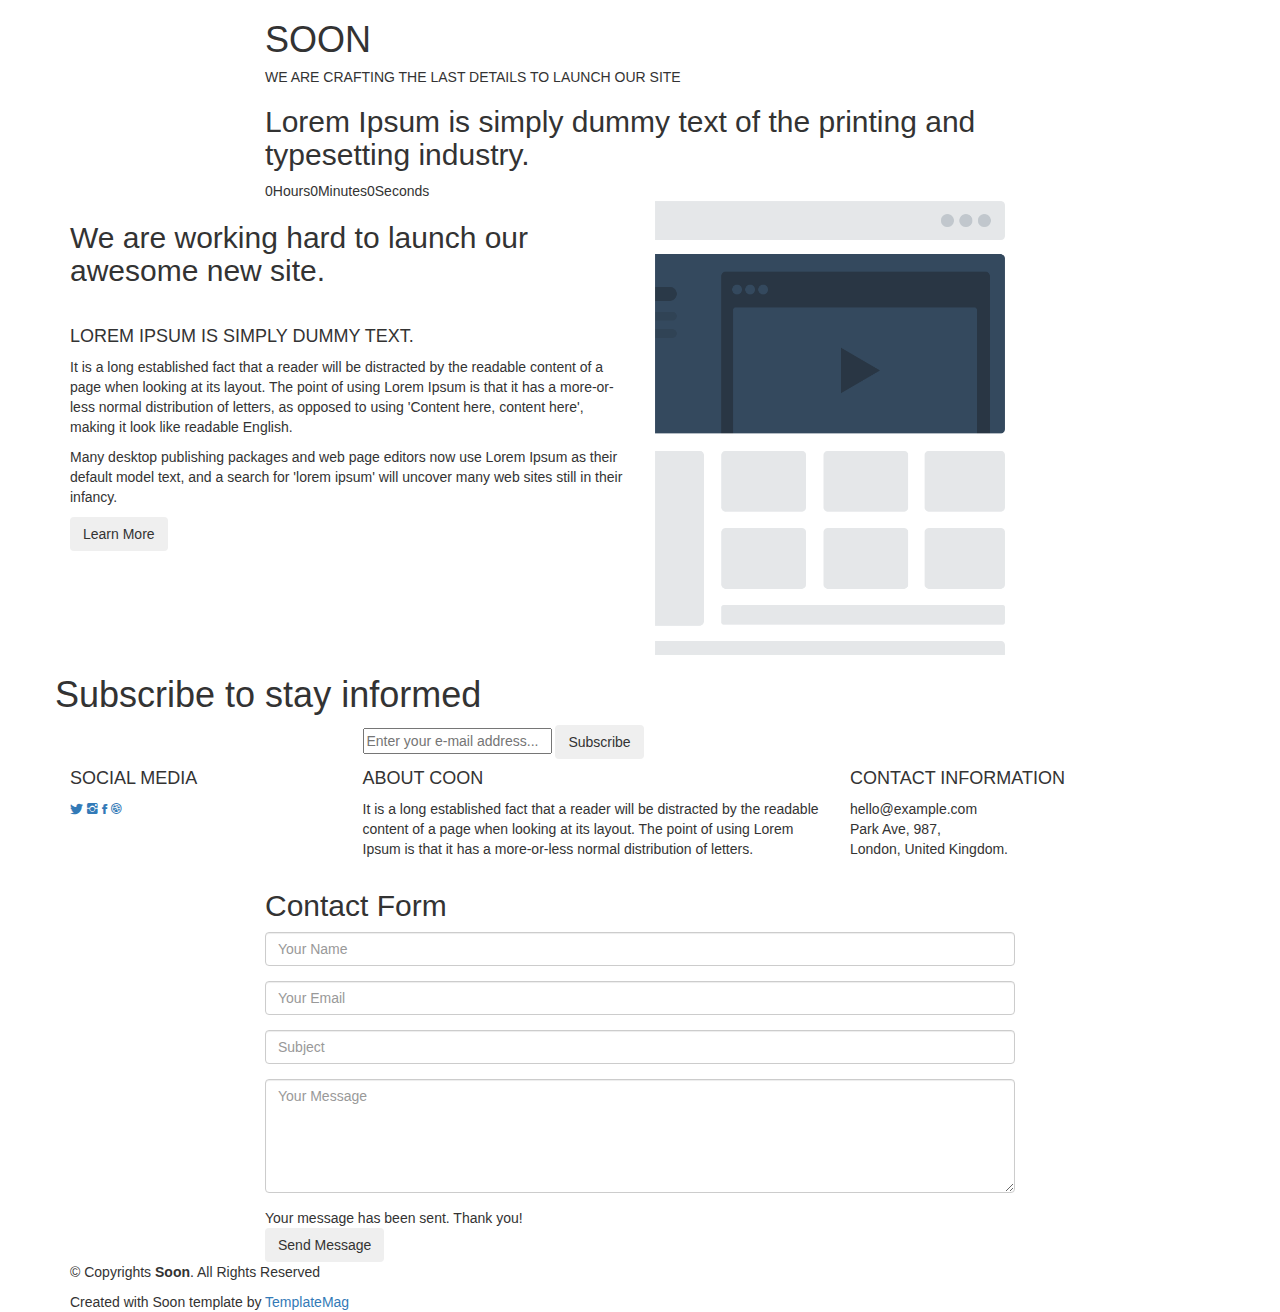
==== Rhancoiseトップページ/index.html @ d643194c "Add files via upload" ====
<!DOCTYPE html>
<html lang="en">
<head>
  <meta charset="utf-8">
  <title>Soon - Website Under Construction Template</title>
  <meta content="width=device-width, initial-scale=1.0" name="viewport">
  <meta content="" name="keywords">
  <meta content="" name="description">

  <!-- Favicons -->
  <link href="img/favicon.png" rel="icon">
  <link href="img/apple-touch-icon.png" rel="apple-touch-icon">

  <!-- Google Fonts -->
  <link href="https://fonts.googleapis.com/css?family=Lato:300,400,700,900" rel="stylesheet">

  <!-- Bootstrap CSS File -->
  <link href="lib/bootstrap/css/bootstrap.min.css" rel="stylesheet">

  <!-- Libraries CSS Files -->
  <link href="lib/ionicons/css/ionicons.min.css" rel="stylesheet">

  <!-- Main Stylesheet File -->
  <link href="css/style.css" rel="stylesheet">

  <!-- =======================================================
    Template Name: Soon
    Template URL: https://templatemag.com/soon-website-under-construction-template/
    Author: TemplateMag.com
    License: https://templatemag.com/license/
  ======================================================= -->
</head>

<body>

  <div id="h">
    <div class="container">
      <div class="row">
        <div class="col-md-8 col-md-offset-2">
          <h1>SOON</h1>
          <h5>WE ARE CRAFTING THE LAST DETAILS TO LAUNCH OUR SITE</h5>
          <h2>Lorem Ipsum is simply dummy text of the printing and typesetting industry.</h2>
          <div class="countdown-header">
            <div class="countdown" data-date="2018/11/15"></div>
          </div>
        </div>
      </div>
      <!--/row-->
    </div>
    <!--/container-->
  </div>
  <!--/H-->

  <div class="container ptb">
    <div class="row">
      <div class="col-md-6">
        <h2>We are working hard to launch our awesome new site.</h2>
        <BR/>
        <h4>LOREM IPSUM IS SIMPLY DUMMY TEXT.</h4>

        <p>It is a long established fact that a reader will be distracted by the readable content of a page when looking at its layout. The point of using Lorem Ipsum is that it has a more-or-less normal distribution of letters, as opposed to using 'Content
          here, content here', making it look like readable English.</p>
        <p>Many desktop publishing packages and web page editors now use Lorem Ipsum as their default model text, and a search for 'lorem ipsum' will uncover many web sites still in their infancy.</p>
        <p><button class="btn btn-conf btn-blue">Learn More</button></p>
      </div>
      <!--/col-md-6-->
      <div class="col-md-6">
        <img src="img/browser.png" class="aligncenter" width="350">
      </div>
      <!--/col-md-6 -->
    </div>
    <!--/row-->
  </div>
  <!--/container-->

  <div id="g">
    <div class="container">
      <div class="row centered">
        <h1>Subscribe to stay informed</h1>
        <div class="col-md-6 col-md-offset-3">
          <form role="form" action="register.php" method="post" enctype="plain">
            <input type="email" name="email" class="subscribe-input" placeholder="Enter your e-mail address..." required>
            <button class='btn btn-conf btn-blue' type="submit">Subscribe</button>
          </form>
        </div>
      </div>
      <!--/row-->

      <div class="row mt">
        <div class="col-md-3">
          <h4>SOCIAL MEDIA</h4>
          <p>
            <a href="#"><i class="ion-social-twitter"></i></a>
            <a href="#"><i class="ion-social-instagram"></i></a>
            <a href="#"><i class="ion-social-facebook"></i></a>
            <a href="#"><i class="ion-social-dribbble"></i></a>
          </p>
        </div>
        <div class="col-md-5">
          <h4>ABOUT COON</h4>
          <p>It is a long established fact that a reader will be distracted by the readable content of a page when looking at its layout. The point of using Lorem Ipsum is that it has a more-or-less normal distribution of letters.</p>
        </div>
        <div class="col-md-4">
          <h4>CONTACT INFORMATION</h4>
          <p>
            hello@example.com<br/> Park Ave, 987,<br/> London, United Kingdom.
          </p>
        </div>
      </div>
      <!--/row-->
    </div>
    <!--/container-->
  </div>
  <!--/div-->


  <div id="contact">
    <div class="container">
      <div class="row">
        <div class="col-md-8 col-md-offset-2">
          <h2 class="centered">Contact Form</h2>
          <form class="contact-form php-mail-form" role="form" action="contactform/contactform.php" method="POST">

            <div class="form-group">
              <input type="name" name="name" class="form-control" id="contact-name" placeholder="Your Name" data-rule="minlen:4" data-msg="Please enter at least 4 chars" >
              <div class="validate"></div>
            </div>
            <div class="form-group">
              <input type="email" name="email" class="form-control" id="contact-email" placeholder="Your Email" data-rule="email" data-msg="Please enter a valid email">
              <div class="validate"></div>
            </div>
            <div class="form-group">
              <input type="text" name="subject" class="form-control" id="contact-subject" placeholder="Subject" data-rule="minlen:4" data-msg="Please enter at least 8 chars of subject">
              <div class="validate"></div>
            </div>

            <div class="form-group">
              <textarea class="form-control" name="message" id="contact-message" placeholder="Your Message" rows="5" data-rule="required" data-msg="Please write something for us"></textarea>
              <div class="validate"></div>
            </div>

            <div class="loading"></div>
            <div class="error-message"></div>
            <div class="sent-message">Your message has been sent. Thank you!</div>

            <div class="form-send">
              <button type="submit" class="btn btn-large">Send Message</button>
            </div>

          </form>

        </div>
      </div>
    </div>
  </div>
  <!-- / contact -->

  <div id="copyrights">
    <div class="container">
      <p>
        &copy; Copyrights <strong>Soon</strong>. All Rights Reserved
      </p>
      <div class="credits">
        <!--
          You are NOT allowed to delete the credit link to TemplateMag with free version.
          You can delete the credit link only if you bought the pro version.
          Buy the pro version with working PHP/AJAX contact form: https://templatemag.com/soon-website-under-construction-template/
          Licensing information: https://templatemag.com/license/
        -->
        Created with Soon template by <a href="https://templatemag.com/">TemplateMag</a>
      </div>
    </div>
  </div>
  <!-- / copyrights -->

  <!-- JavaScript Libraries -->
  <script src="lib/jquery/jquery.min.js"></script>
  <script src="lib/bootstrap/js/bootstrap.min.js"></script>
  <script src="lib/php-mail-form/validate.js"></script>
  <script src="lib/countdown/jquery.plugin.min.js"></script>
  <script src="lib/countdown/jquery.countdown.min.js"></script>

  <!-- Template Main Javascript File -->
  <script src="js/main.js"></script>

</body>
</html>
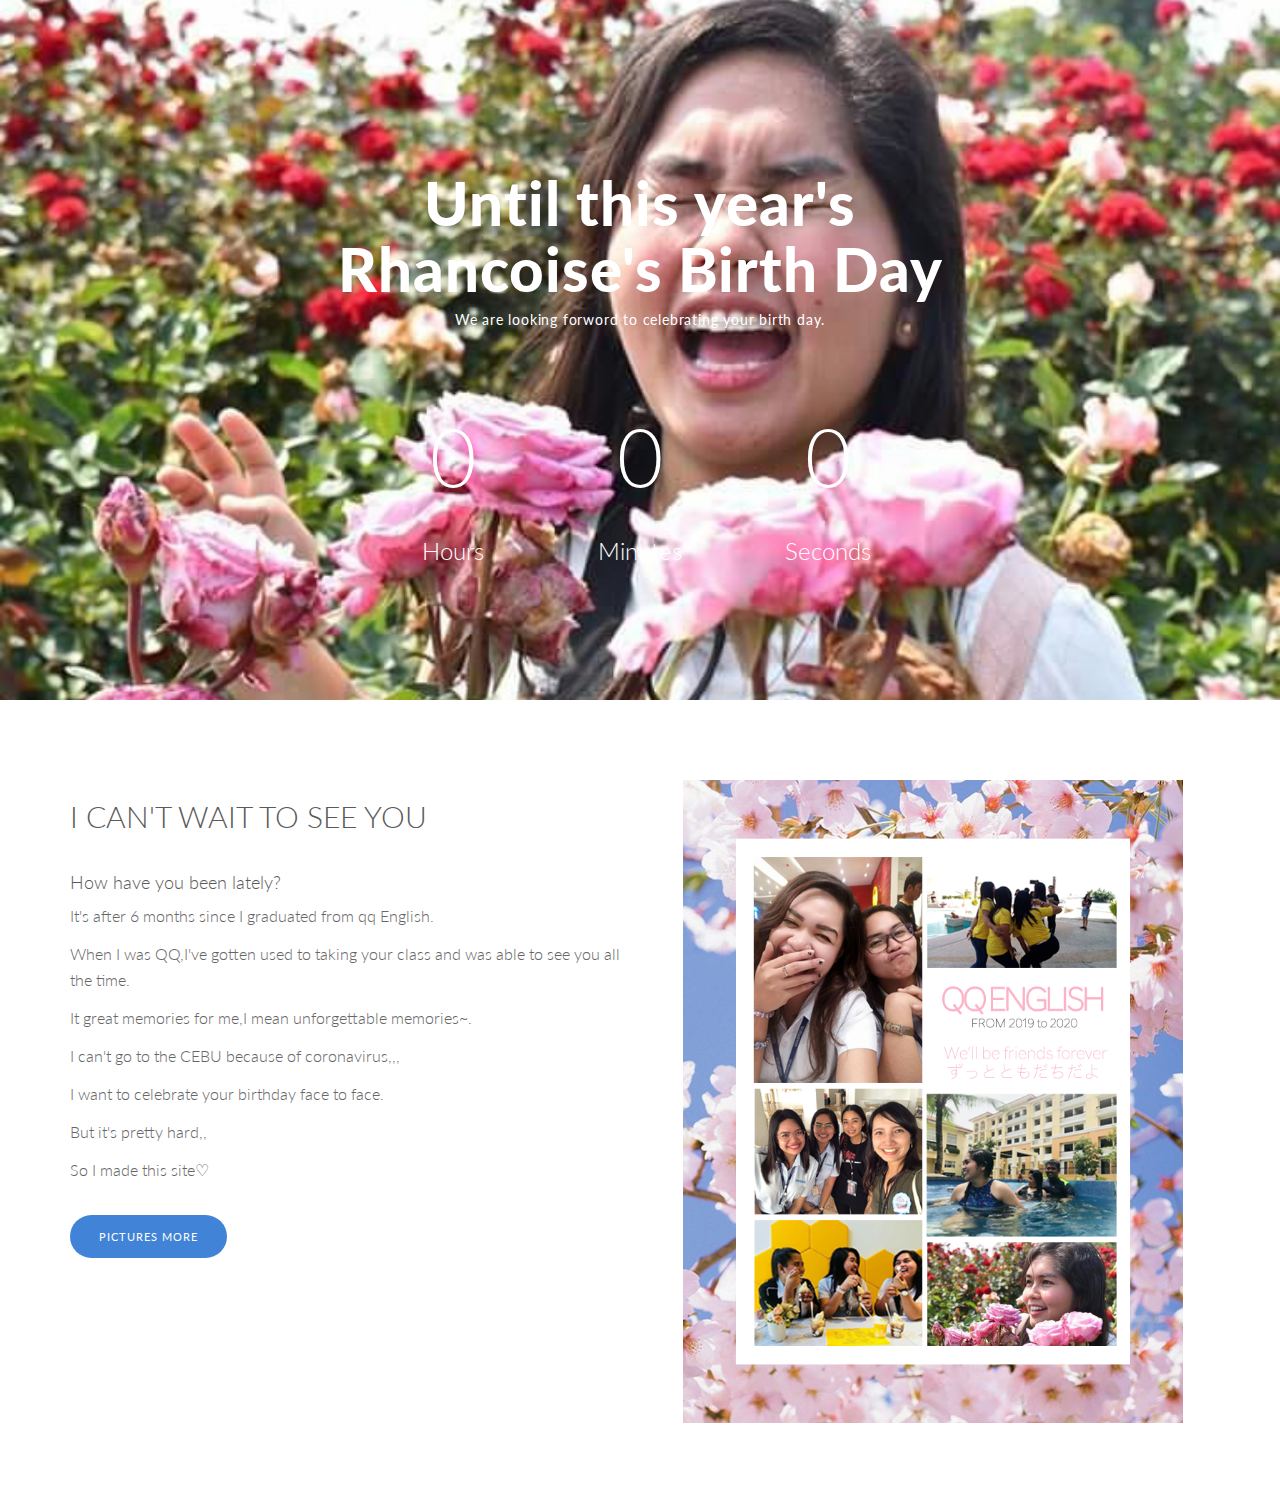
==== commit 5a169a16: "Add files via upload" ====
--- a/Rhancoiseトップページ/index.html
+++ b/Rhancoiseトップページ/index.html
@@ -1,187 +1,94 @@
-<!DOCTYPE html>
-<html lang="en">
-<head>
-  <meta charset="utf-8">
-  <title>Soon - Website Under Construction Template</title>
-  <meta content="width=device-width, initial-scale=1.0" name="viewport">
-  <meta content="" name="keywords">
-  <meta content="" name="description">
-
-  <!-- Favicons -->
-  <link href="img/favicon.png" rel="icon">
-  <link href="img/apple-touch-icon.png" rel="apple-touch-icon">
-
-  <!-- Google Fonts -->
-  <link href="https://fonts.googleapis.com/css?family=Lato:300,400,700,900" rel="stylesheet">
-
-  <!-- Bootstrap CSS File -->
-  <link href="lib/bootstrap/css/bootstrap.min.css" rel="stylesheet">
-
-  <!-- Libraries CSS Files -->
-  <link href="lib/ionicons/css/ionicons.min.css" rel="stylesheet">
-
-  <!-- Main Stylesheet File -->
-  <link href="css/style.css" rel="stylesheet">
-
-  <!-- =======================================================
-    Template Name: Soon
-    Template URL: https://templatemag.com/soon-website-under-construction-template/
-    Author: TemplateMag.com
-    License: https://templatemag.com/license/
-  ======================================================= -->
-</head>
-
-<body>
-
-  <div id="h">
-    <div class="container">
-      <div class="row">
-        <div class="col-md-8 col-md-offset-2">
-          <h1>SOON</h1>
-          <h5>WE ARE CRAFTING THE LAST DETAILS TO LAUNCH OUR SITE</h5>
-          <h2>Lorem Ipsum is simply dummy text of the printing and typesetting industry.</h2>
-          <div class="countdown-header">
-            <div class="countdown" data-date="2018/11/15"></div>
-          </div>
-        </div>
-      </div>
-      <!--/row-->
-    </div>
-    <!--/container-->
-  </div>
-  <!--/H-->
-
-  <div class="container ptb">
-    <div class="row">
-      <div class="col-md-6">
-        <h2>We are working hard to launch our awesome new site.</h2>
-        <BR/>
-        <h4>LOREM IPSUM IS SIMPLY DUMMY TEXT.</h4>
-
-        <p>It is a long established fact that a reader will be distracted by the readable content of a page when looking at its layout. The point of using Lorem Ipsum is that it has a more-or-less normal distribution of letters, as opposed to using 'Content
-          here, content here', making it look like readable English.</p>
-        <p>Many desktop publishing packages and web page editors now use Lorem Ipsum as their default model text, and a search for 'lorem ipsum' will uncover many web sites still in their infancy.</p>
-        <p><button class="btn btn-conf btn-blue">Learn More</button></p>
-      </div>
-      <!--/col-md-6-->
-      <div class="col-md-6">
-        <img src="img/browser.png" class="aligncenter" width="350">
-      </div>
-      <!--/col-md-6 -->
-    </div>
-    <!--/row-->
-  </div>
-  <!--/container-->
-
-  <div id="g">
-    <div class="container">
-      <div class="row centered">
-        <h1>Subscribe to stay informed</h1>
-        <div class="col-md-6 col-md-offset-3">
-          <form role="form" action="register.php" method="post" enctype="plain">
-            <input type="email" name="email" class="subscribe-input" placeholder="Enter your e-mail address..." required>
-            <button class='btn btn-conf btn-blue' type="submit">Subscribe</button>
-          </form>
-        </div>
-      </div>
-      <!--/row-->
-
-      <div class="row mt">
-        <div class="col-md-3">
-          <h4>SOCIAL MEDIA</h4>
-          <p>
-            <a href="#"><i class="ion-social-twitter"></i></a>
-            <a href="#"><i class="ion-social-instagram"></i></a>
-            <a href="#"><i class="ion-social-facebook"></i></a>
-            <a href="#"><i class="ion-social-dribbble"></i></a>
-          </p>
-        </div>
-        <div class="col-md-5">
-          <h4>ABOUT COON</h4>
-          <p>It is a long established fact that a reader will be distracted by the readable content of a page when looking at its layout. The point of using Lorem Ipsum is that it has a more-or-less normal distribution of letters.</p>
-        </div>
-        <div class="col-md-4">
-          <h4>CONTACT INFORMATION</h4>
-          <p>
-            hello@example.com<br/> Park Ave, 987,<br/> London, United Kingdom.
-          </p>
-        </div>
-      </div>
-      <!--/row-->
-    </div>
-    <!--/container-->
-  </div>
-  <!--/div-->
-
-
-  <div id="contact">
-    <div class="container">
-      <div class="row">
-        <div class="col-md-8 col-md-offset-2">
-          <h2 class="centered">Contact Form</h2>
-          <form class="contact-form php-mail-form" role="form" action="contactform/contactform.php" method="POST">
-
-            <div class="form-group">
-              <input type="name" name="name" class="form-control" id="contact-name" placeholder="Your Name" data-rule="minlen:4" data-msg="Please enter at least 4 chars" >
-              <div class="validate"></div>
-            </div>
-            <div class="form-group">
-              <input type="email" name="email" class="form-control" id="contact-email" placeholder="Your Email" data-rule="email" data-msg="Please enter a valid email">
-              <div class="validate"></div>
-            </div>
-            <div class="form-group">
-              <input type="text" name="subject" class="form-control" id="contact-subject" placeholder="Subject" data-rule="minlen:4" data-msg="Please enter at least 8 chars of subject">
-              <div class="validate"></div>
-            </div>
-
-            <div class="form-group">
-              <textarea class="form-control" name="message" id="contact-message" placeholder="Your Message" rows="5" data-rule="required" data-msg="Please write something for us"></textarea>
-              <div class="validate"></div>
-            </div>
-
-            <div class="loading"></div>
-            <div class="error-message"></div>
-            <div class="sent-message">Your message has been sent. Thank you!</div>
-
-            <div class="form-send">
-              <button type="submit" class="btn btn-large">Send Message</button>
-            </div>
-
-          </form>
-
-        </div>
-      </div>
-    </div>
-  </div>
-  <!-- / contact -->
-
-  <div id="copyrights">
-    <div class="container">
-      <p>
-        &copy; Copyrights <strong>Soon</strong>. All Rights Reserved
-      </p>
-      <div class="credits">
-        <!--
-          You are NOT allowed to delete the credit link to TemplateMag with free version.
-          You can delete the credit link only if you bought the pro version.
-          Buy the pro version with working PHP/AJAX contact form: https://templatemag.com/soon-website-under-construction-template/
-          Licensing information: https://templatemag.com/license/
-        -->
-        Created with Soon template by <a href="https://templatemag.com/">TemplateMag</a>
-      </div>
-    </div>
-  </div>
-  <!-- / copyrights -->
-
-  <!-- JavaScript Libraries -->
-  <script src="lib/jquery/jquery.min.js"></script>
-  <script src="lib/bootstrap/js/bootstrap.min.js"></script>
-  <script src="lib/php-mail-form/validate.js"></script>
-  <script src="lib/countdown/jquery.plugin.min.js"></script>
-  <script src="lib/countdown/jquery.countdown.min.js"></script>
-
-  <!-- Template Main Javascript File -->
-  <script src="js/main.js"></script>
-
-</body>
-</html>
+<!DOCTYPE html>
+<html lang="en">
+<head>
+  <meta charset="utf-8">
+  <title>BirthDay.Toppage</title>
+  <meta content="width=device-width, initial-scale=1.0" name="viewport">
+  <meta content="" name="keywords">
+  <meta content="" name="description">
+
+  <!-- Favicons -->
+  <link href="img/favicon.png" rel="icon">
+  <link href="img/apple-touch-icon.png" rel="apple-touch-icon">
+
+  <!-- Google Fonts -->
+  <link href="https://fonts.googleapis.com/css?family=Lato:300,400,700,900" rel="stylesheet">
+
+  <!-- Bootstrap CSS File -->
+  <link href="lib/bootstrap/css/bootstrap.min.css" rel="stylesheet">
+
+  <!-- Libraries CSS Files -->
+  <link href="lib/ionicons/css/ionicons.min.css" rel="stylesheet">
+
+  <!-- Main Stylesheet File -->
+  <link href="css/styletop.css" rel="stylesheet">
+
+  <!-- =======================================================
+    Template Name: Soon
+    Template URL: https://templatemag.com/soon-website-under-construction-template/
+    Author: TemplateMag.com
+    License: https://templatemag.com/license/
+  ======================================================= -->
+</head>
+
+<body>
+
+  <div id="h">
+    <div class="container">
+      <div class="row">
+        <div class="col-md-8 col-md-offset-2">
+          <h1>Until this year's Rhancoise's Birth Day</h1>
+          <h5>We are looking forword to celebrating your birth day.</h5>
+          <h2></h2>
+          <div class="countdown-header">
+            <div class="countdown" data-date="2020/07/02"></div>
+          </div>
+        </div>
+      </div>
+      <!--/row-->
+    </div>
+    <!--/container-->
+  </div>
+  <!--/H-->
+  <script src="lib/jquery/jquery.min.js"></script>
+  <script src="lib/bootstrap/js/bootstrap.min.js"></script>
+  <script src="lib/php-mail-form/validate.js"></script>
+  <script src="lib/countdown/jquery.plugin.min.js"></script>
+  <script src="lib/countdown/jquery.countdown.min.js"></script>
+
+  <!-- Template Main Javascript File -->
+  <script src="js/main.js"></script>
+
+  <div class="container ptb">
+    <div class="row">
+      <div class="col-md-6">
+        <h2>I CAN'T WAIT TO SEE YOU</h2>
+        <BR/>
+        <h4>How have you been lately?</h4>
+
+        <p>It's after 6 months since I graduated from qq English.</p>
+        <p>When I was QQ,I've gotten used to taking your class and was able to see you all the time.</p>
+        <p>It great memories for me,I mean unforgettable memories~.</p>
+        <p>I can't go to the CEBU because of coronavirus,,,</p>
+        <p>I want to celebrate your birthday face to face.</p>
+        <p>But it's pretty hard,,</p>
+        <p>So I made this site♡</p>
+        <p><button class="btn btn-conf btn-blue">Pictures More</button>
+         <a href="alubum/tpl_084/js/index.html"></a>
+        </p>
+      </div>
+      <!--/col-md-6-->
+      <div class="col-md-6">
+        <img src="img/Rhancoise.hpd.png" class="aligncenter" width="500" >
+      </div>
+      <!--/col-md-6 -->
+    </div>
+    <!--/row-->
+  </div>
+  <!--/container-->
+
+</body>
+</html>
+
+
+  --- a/Rhancoiseトップページ/css/styletop.css
+++ b/Rhancoiseトップページ/css/styletop.css
@@ -0,0 +1,449 @@
+/**
+* Template Name: Soon
+* Template URL: https://templatemag.com/soon-website-under-construction-template/
+* Author: TemplateMag.com
+* License: https://templatemag.com/license/
+*/
+
+/*	################################################################
+	1. GENERAL STRUCTURES
+################################################################# */
+
+* {
+  margin: 0;
+  padding: 0px;
+  font-family: 'Lato', sans-serif;
+}
+
+body {
+  background: #fff;
+  margin: 0;
+  color: #5a5a5a;
+}
+
+h1, h2, h3, h4, h5, h6 {
+  font-family: 'Lato', sans-serif;
+  font-weight: 300;
+}
+
+p {
+  padding: 0;
+  margin-bottom: 12px;
+  font-family: 'Lato', sans-serif;
+  font-weight: 300;
+  font-size: 16px;
+  line-height: 26px;
+  color: #666;
+  margin-top: 10px;
+}
+
+html, body {
+  height: 100%;
+}
+
+.alignleft {
+  float: left;
+}
+
+.alignright {
+  float: right;
+}
+
+.aligncenter {
+  margin-left: auto;
+  margin-right: auto;
+  display: block;
+  clear: both;
+}
+
+.centered {
+  text-align: center
+}
+
+.mt {
+  margin-top: 50px;
+}
+
+.mb {
+  margin-bottom: 50px;
+}
+
+.mtb {
+  margin-top: 50px;
+  margin-bottom: 50px;
+}
+
+.mtb2 {
+  margin-top: 100px;
+  margin-bottom: 100px;
+}
+
+.ptb {
+  padding-top: 80px;
+  padding-bottom: 80px;
+}
+
+@media (max-width: 768px) {
+  .ptb img {
+    max-width: 100%;
+  }
+}
+
+.clear {
+  clear: both;
+  display: block;
+  font-size: 0;
+  height: 0;
+  line-height: 0;
+  width: 100%;
+}
+
+::-moz-selection {
+  color: #fff;
+  text-shadow: none;
+  background: #2B2E31;
+}
+
+::selection {
+  color: #fff;
+  text-shadow: none;
+  background: #2B2E31;
+}
+
+*, *:after, *:before {
+  -webkit-box-sizing: border-box;
+  -moz-box-sizing: border-box;
+  box-sizing: border-box;
+  padding: 0;
+  margin: 0;
+}
+
+a {
+  padding: 0;
+  margin: 0;
+  text-decoration: none;
+  -webkit-transition: background-color .4s linear, color .4s linear;
+  -moz-transition: background-color .4s linear, color .4s linear;
+  -o-transition: background-color .4s linear, color .4s linear;
+  -ms-transition: background-color .4s linear, color .4s linear;
+  transition: background-color .4s linear, color .4s linear;
+  color: #4183D7;
+}
+
+a:hover, a:focus {
+  text-decoration: none;
+  color: #696E74;
+}
+
+.nopadding {
+  padding: 0px !important;
+  margin: 0px;
+}
+
+/* FORM CONFIGURATION */
+
+input {
+  font-size: 16px;
+  min-height: 40px;
+  border-radius: 25px;
+  line-height: 20px;
+  padding: 11px 30px 12px;
+  border: 1px solid #b9b9af;
+  margin-bottom: 10px;
+  margin-top: 20px;
+  background-color: #fff;
+  opacity: 0.9;
+  -webkit-transition: background-color 0.2s;
+  transition: background-color 0.2s;
+}
+
+.subscribe-input {
+  float: left;
+  width: 65%;
+  text-align: left;
+  margin-right: 2px;
+}
+
+@media screen and (max-width: 767px) {
+  .subscribe-input {
+    width: 100%;
+  }
+}
+
+.subscribe-submit {
+  right: 0;
+}
+
+/*Buttons Configuration */
+
+.btn-conf {
+  border-radius: 50px;
+  margin-right: 15px;
+  font-size: 11px;
+  letter-spacing: 1px;
+  text-transform: uppercase;
+  padding: 13px 28px 12px 28px;
+  margin-top: 20px;
+}
+
+.btn-blue {
+  background: #4183D7;
+  color: white
+}
+
+/* HEADER SECTION */
+
+#h {
+  background: url(../img/flowerpic.jpg) no-repeat center top;
+  padding-top: 150px;
+  text-align: center;
+  background-attachment: relative;
+  background-position: center center;
+  min-height: 700px;
+  width: 100%;
+  color: white;
+  -webkit-background-size: 100%;
+  -moz-background-size: 100%;
+  -o-background-size: 100%;
+  background-size: 100%;
+  -webkit-background-size: cover;
+  -moz-background-size: cover;
+  -o-background-size: cover;
+  background-size: cover;
+}
+
+#h h1 {
+  font-weight: 900;
+  font-size: 60px;
+  letter-spacing: 1px;
+}
+
+#h h2 {
+  font-size: 38px;
+}
+
+#h h5 {
+  font-weight: 400;
+  letter-spacing: 0.8px;
+  margin-bottom: 25px;
+}
+
+/* COUNTDOWN CONFIGURATION */
+
+.countdown-divider {
+  padding: 144px 0px;
+}
+
+.countdown-divider img, {
+  max-width: 300px;
+  display: inline-block;
+  margin-bottom: 12px;
+}
+
+.countdown-header h1 {
+  margin-bottom: 0px;
+}
+
+.countdown-header:before {
+  opacity: 0.8 !important;
+}
+
+.countdown-header .uppercase {
+  display: block;
+  font-weight: 600;
+  margin-bottom: 24px;
+}
+
+@media all and (max-width: 768px) {
+  .countdown-header img {
+    max-width: 150px;
+  }
+}
+
+.countdown {
+  text-align: center;
+  margin-top: 72px;
+}
+
+.countdown-row {
+  color: #fff;
+  font-size: 80px;
+  font-weight: 300;
+}
+
+.countdown-section {
+  width: 25%;
+  display: inline-block;
+}
+
+.countdown-amount {
+  display: inline-block;
+  margin-bottom: 20px;
+}
+
+.countdown-period {
+  display: block;
+  font-size: 24px;
+}
+
+@media all and (max-width: 767px) {
+  .countdown {
+    margin-top: 48px;
+  }
+  .countdown-row {
+    font-size: 36px;
+  }
+  .countdown-period {
+    font-size: 16px;
+  }
+}
+
+/* Grey Section */
+
+#g {
+  padding-bottom: 80px;
+  padding-top: 80px;
+  background: #f5f5f5;
+}
+
+#g i {
+  font-size: 22px;
+  margin-right: 16px;
+}
+
+/* Contact Form */
+
+#contact {
+  padding: 40px 0;
+}
+
+#contact h2 {
+  margin-bottom: 20px;
+}
+
+.contact-form label {
+  color: #999;
+}
+
+.contact-form input, .contact-form textarea {
+  padding: 10px 12px;
+  border-radius: 0;
+  box-shadow: none;
+  font-size: 14px;
+  height: auto;
+}
+
+.contact-form .form-send {
+  text-align: center;
+}
+
+.contact-form .form-send button {
+  background: #4183D7;
+  border: 0;
+  padding: 14px 30px;
+  color: #fff;
+  transition: 0.4s;
+  cursor: pointer;
+  border-radius: 50px;
+  text-transform: uppercase;
+  font-size: 14px;
+  margin-top: 15px;
+}
+
+.contact-form .form-send button:hover {
+  background: #569cf5;
+}
+
+.contact-form .validate {
+  display: none;
+  color: red;
+  margin: 0 0 15px 0;
+  font-weight: 400;
+  font-size: 13px;
+}
+
+.contact-form .loading {
+  display: none;
+  color: #555;
+  background: #fff;
+  text-align: center;
+  padding: 15px;
+  margin: 15px 0;
+}
+
+.contact-form .loading:before {
+  content: "";
+  display: inline-block;
+  border-radius: 50%;
+  width: 24px;
+  height: 24px;
+  border: 3px solid #18d26e;
+  border-top-color: #eee;
+  -webkit-animation: animate-loading 1s linear infinite;
+  animation: animate-loading 1s linear infinite;
+}
+
+@-webkit-keyframes animate-loading {
+  0% {
+    -webkit-transform: rotate(0deg);
+    transform: rotate(0deg);
+  }
+
+  100% {
+    -webkit-transform: rotate(360deg);
+    transform: rotate(360deg);
+  }
+}
+
+@keyframes animate-loading {
+  0% {
+    -webkit-transform: rotate(0deg);
+    transform: rotate(0deg);
+  }
+
+  100% {
+    -webkit-transform: rotate(360deg);
+    transform: rotate(360deg);
+  }
+}
+
+.contact-form .error-message {
+  display: none;
+  color: #fff;
+  background: #ed3c0d;
+  text-align: center;
+  padding: 15px;
+  font-weight: 600;
+  margin: 15px 0;
+}
+
+.contact-form .sent-message {
+  display: none;
+  color: #fff;
+  background: #18d26e;
+  text-align: center;
+  padding: 15px;
+  font-weight: 600;
+  margin: 15px 0;
+}
+
+/* Copyrights */
+
+#copyrights {
+  background: #222222;
+  padding: 20px 0;
+  text-align: center;
+}
+
+#copyrights p {
+  margin-bottom: 5px;
+  color: #fff;
+}
+
+#copyrights a {
+  color: #4183D7;
+}
+
+.credits {
+  color: #999;
+}
